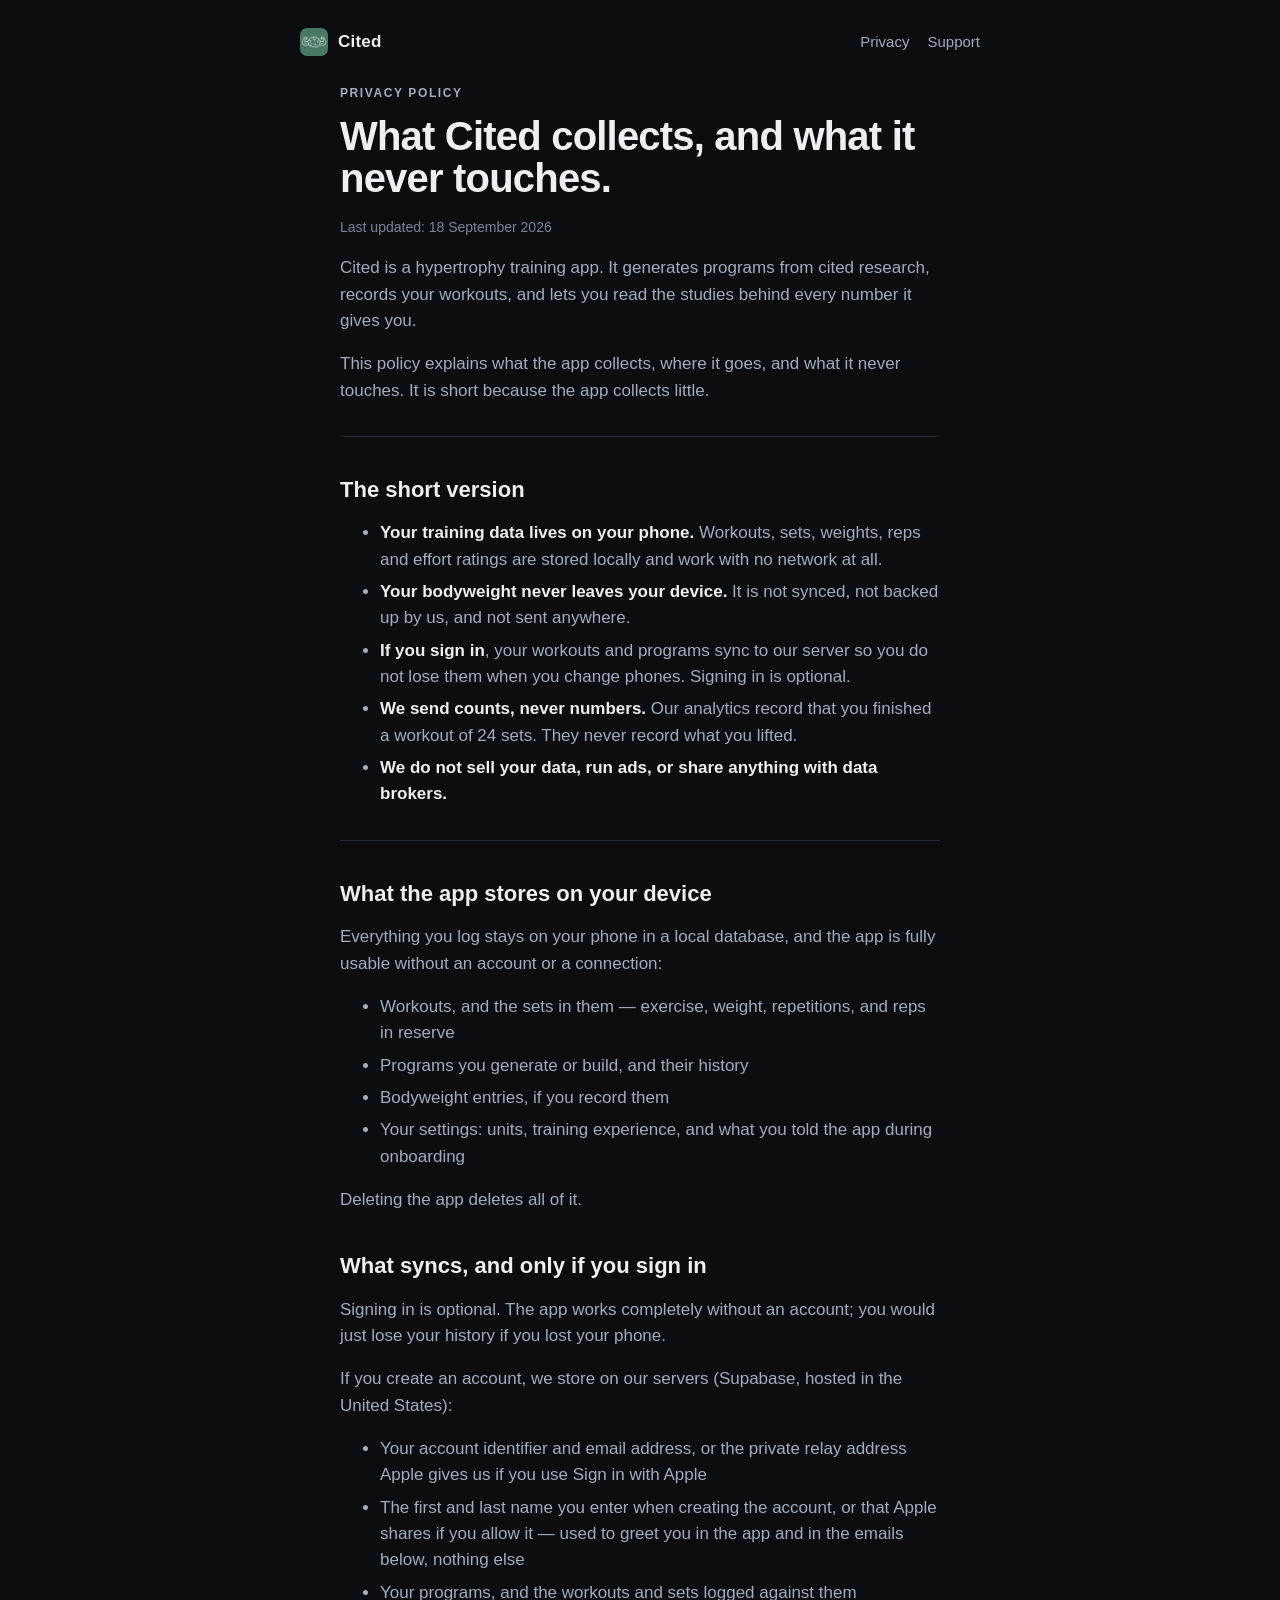
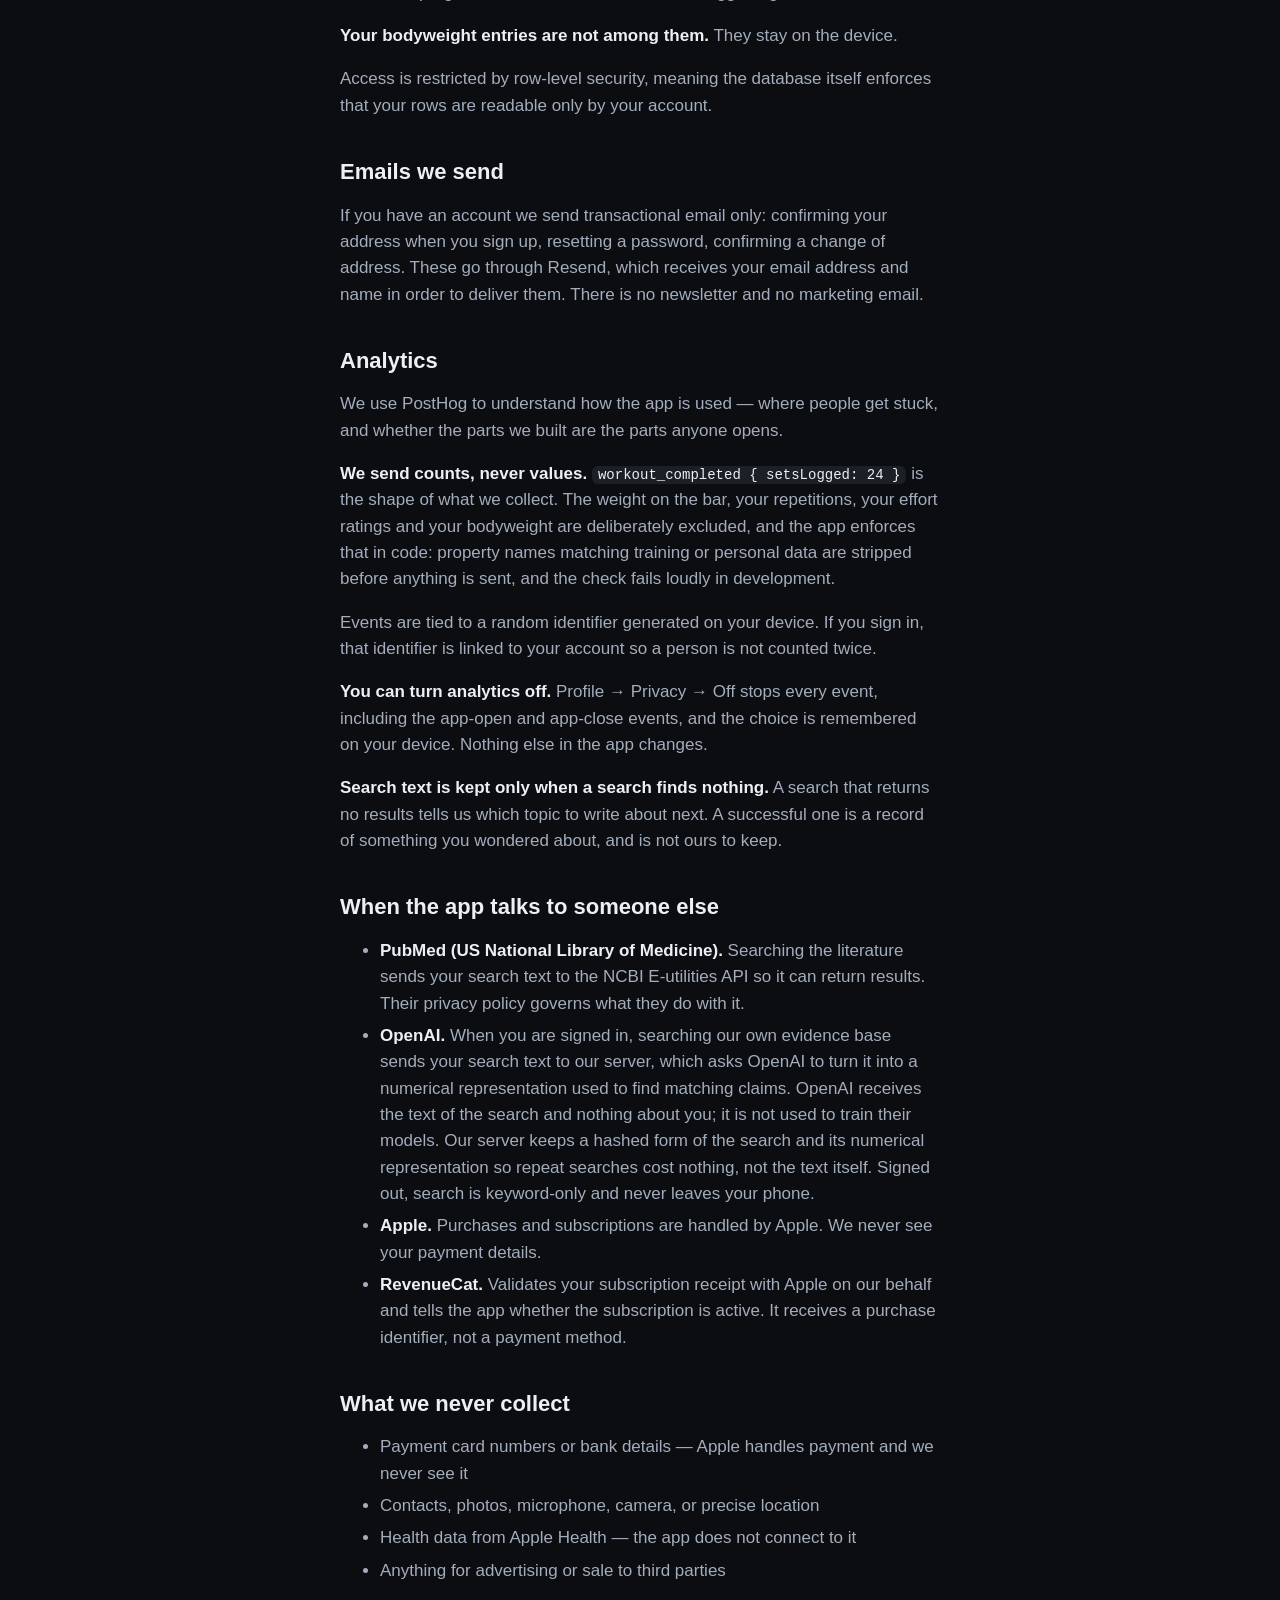
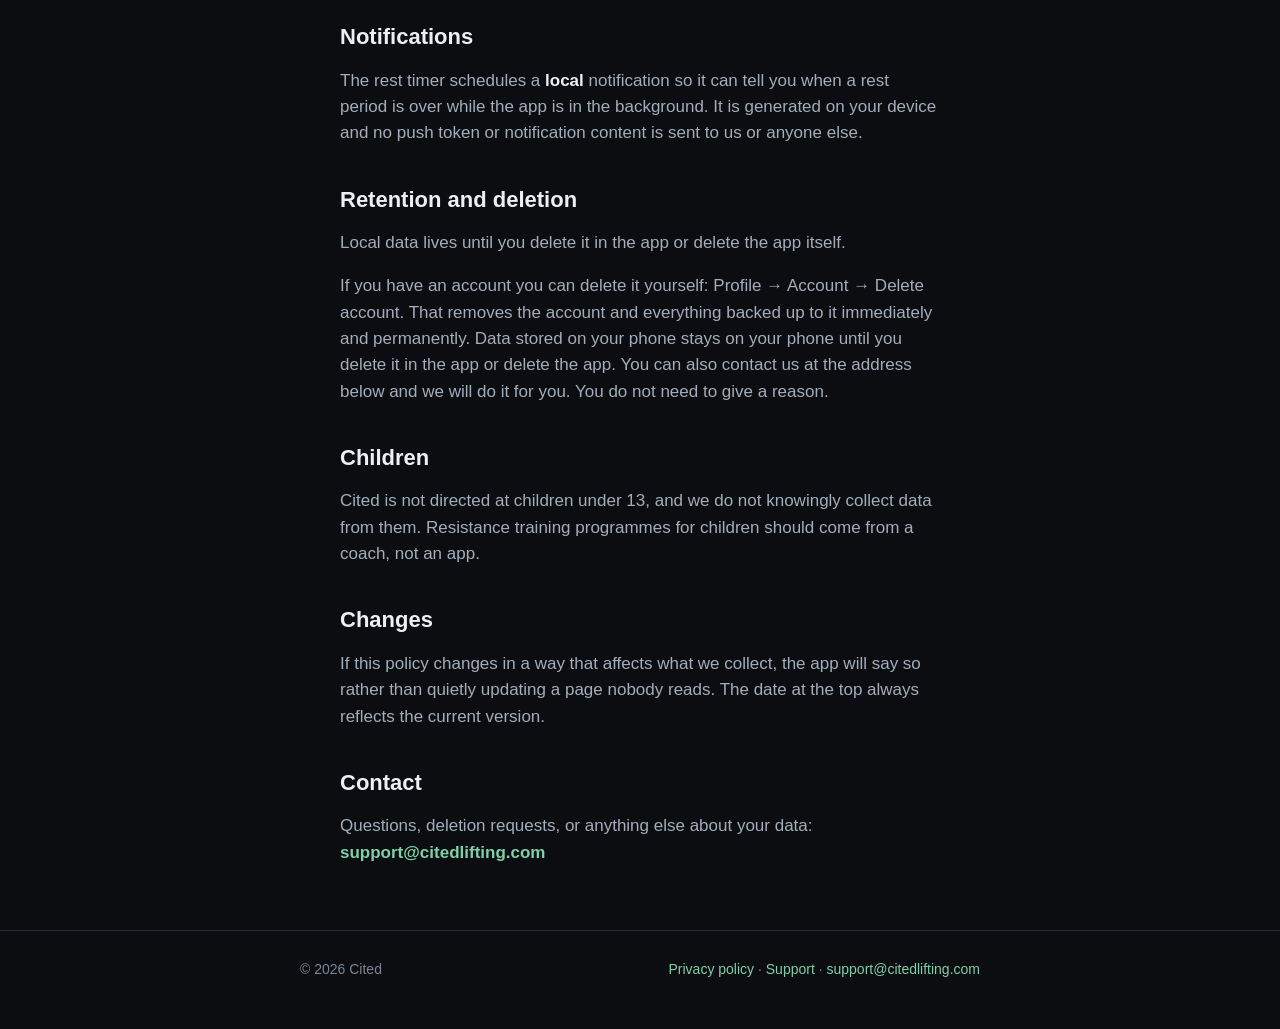
==== privacy/index.html @ fc1148b9 "Landing page, privacy policy and support for citedlifting.com" ====
<!doctype html>
<html lang="en">
<head>
<meta charset="utf-8"><meta name="viewport" content="width=device-width,initial-scale=1">
<title>Privacy policy — Cited</title>
<meta name="description" content="What the Cited app collects, where it goes, and what it never touches.">
<meta name="theme-color" content="#0B0D10">
<link rel="icon" href="/favicon.png"><link rel="apple-touch-icon" href="/icon.png">
<link rel="stylesheet" href="/styles.css">
</head>
<body>
<header><div class="wrap">
  <a class="brand" href="/"><img src="/icon.png" alt="">Cited</a>
  <nav><a href="/privacy/">Privacy</a><a href="/support/">Support</a></nav>
</div></header>
<main class="wrap prose">
  <p class="eyebrow">PRIVACY POLICY</p>
  <h1 style="font-size:40px">What Cited collects, and what it never touches.</h1>
  <p class="meta">Last updated: 18 September 2026</p>
  <p>Cited is a hypertrophy training app. It generates programs from cited research, records your workouts, and lets you read the studies behind every number it gives you.</p>
  <p>This policy explains what the app collects, where it goes, and what it never touches. It is short because the app collects little.</p>
  <hr>
  <h2>The short version</h2>
  <ul><li><strong>Your training data lives on your phone.</strong> Workouts, sets, weights, reps and effort ratings are stored locally and work with no network at all.</li><li><strong>Your bodyweight never leaves your device.</strong> It is not synced, not backed up by us, and not sent anywhere.</li><li><strong>If you sign in</strong>, your workouts and programs sync to our server so you do not lose them when you change phones. Signing in is optional.</li><li><strong>We send counts, never numbers.</strong> Our analytics record that you finished a workout of 24 sets. They never record what you lifted.</li><li><strong>We do not sell your data, run ads, or share anything with data brokers.</strong></li></ul>
  <hr>
  <h2>What the app stores on your device</h2>
  <p>Everything you log stays on your phone in a local database, and the app is fully usable without an account or a connection:</p>
  <ul><li>Workouts, and the sets in them — exercise, weight, repetitions, and reps in reserve</li><li>Programs you generate or build, and their history</li><li>Bodyweight entries, if you record them</li><li>Your settings: units, training experience, and what you told the app during onboarding</li></ul>
  <p>Deleting the app deletes all of it.</p>
  <h2>What syncs, and only if you sign in</h2>
  <p>Signing in is optional. The app works completely without an account; you would just lose your history if you lost your phone.</p>
  <p>If you create an account, we store on our servers (Supabase, hosted in the United States):</p>
  <ul><li>Your account identifier and email address, or the private relay address Apple gives us if you use Sign in with Apple</li><li>The first and last name you enter when creating the account, or that Apple shares if you allow it — used to greet you in the app and in the emails below, nothing else</li><li>Your programs, and the workouts and sets logged against them</li></ul>
  <p><strong>Your bodyweight entries are not among them.</strong> They stay on the device.</p>
  <p>Access is restricted by row-level security, meaning the database itself enforces that your rows are readable only by your account.</p>
  <h2>Emails we send</h2>
  <p>If you have an account we send transactional email only: confirming your address when you sign up, resetting a password, confirming a change of address. These go through Resend, which receives your email address and name in order to deliver them. There is no newsletter and no marketing email.</p>
  <h2>Analytics</h2>
  <p>We use PostHog to understand how the app is used — where people get stuck, and whether the parts we built are the parts anyone opens.</p>
  <p><strong>We send counts, never values.</strong> <code>workout_completed { setsLogged: 24 }</code> is the shape of what we collect. The weight on the bar, your repetitions, your effort ratings and your bodyweight are deliberately excluded, and the app enforces that in code: property names matching training or personal data are stripped before anything is sent, and the check fails loudly in development.</p>
  <p>Events are tied to a random identifier generated on your device. If you sign in, that identifier is linked to your account so a person is not counted twice.</p>
  <p><strong>You can turn analytics off.</strong> Profile → Privacy → Off stops every event, including the app-open and app-close events, and the choice is remembered on your device. Nothing else in the app changes.</p>
  <p><strong>Search text is kept only when a search finds nothing.</strong> A search that returns no results tells us which topic to write about next. A successful one is a record of something you wondered about, and is not ours to keep.</p>
  <h2>When the app talks to someone else</h2>
  <ul><li><strong>PubMed (US National Library of Medicine).</strong> Searching the literature sends your search text to the NCBI E-utilities API so it can return results. Their privacy policy governs what they do with it.</li><li><strong>OpenAI.</strong> When you are signed in, searching our own evidence base sends your search text to our server, which asks OpenAI to turn it into a numerical representation used to find matching claims. OpenAI receives the text of the search and nothing about you; it is not used to train their models. Our server keeps a hashed form of the search and its numerical representation so repeat searches cost nothing, not the text itself. Signed out, search is keyword-only and never leaves your phone.</li><li><strong>Apple.</strong> Purchases and subscriptions are handled by Apple. We never see your payment details.</li><li><strong>RevenueCat.</strong> Validates your subscription receipt with Apple on our behalf and tells the app whether the subscription is active. It receives a purchase identifier, not a payment method.</li></ul>
  <h2>What we never collect</h2>
  <ul><li>Payment card numbers or bank details — Apple handles payment and we never see it</li><li>Contacts, photos, microphone, camera, or precise location</li><li>Health data from Apple Health — the app does not connect to it</li><li>Anything for advertising or sale to third parties</li></ul>
  <h2>Notifications</h2>
  <p>The rest timer schedules a <strong>local</strong> notification so it can tell you when a rest period is over while the app is in the background. It is generated on your device and no push token or notification content is sent to us or anyone else.</p>
  <h2>Retention and deletion</h2>
  <p>Local data lives until you delete it in the app or delete the app itself.</p>
  <p>If you have an account you can delete it yourself: Profile → Account → Delete account. That removes the account and everything backed up to it immediately and permanently. Data stored on your phone stays on your phone until you delete it in the app or delete the app. You can also contact us at the address below and we will do it for you. You do not need to give a reason.</p>
  <h2>Children</h2>
  <p>Cited is not directed at children under 13, and we do not knowingly collect data from them. Resistance training programmes for children should come from a coach, not an app.</p>
  <h2>Changes</h2>
  <p>If this policy changes in a way that affects what we collect, the app will say so rather than quietly updating a page nobody reads. The date at the top always reflects the current version.</p>
  <h2>Contact</h2>
  <p>Questions, deletion requests, or anything else about your data: <strong><a href="mailto:support@citedlifting.com">support@citedlifting.com</a></strong></p>
</main>
<footer><div class="wrap">
  <span>© 2026 Cited</span>
  <span><a href="/privacy/">Privacy policy</a> · <a href="/support/">Support</a> · <a href="mailto:support@citedlifting.com">support@citedlifting.com</a></span>
</div></footer>
</body>
</html>
---- styles.css ----
:root{--bg:#0B0D10;--surface:#14171C;--raised:#1B1F26;--border:#262C36;--text:#ECEFF3;--dim:#A3ADBC;--faint:#7B8594;--accent:#7FCFA8;--accent-text:#06130C;--max:720px}
*{box-sizing:border-box}html{-webkit-text-size-adjust:100%}
body{margin:0;background:var(--bg);color:var(--text);font:17px/1.55 -apple-system,BlinkMacSystemFont,"Segoe UI",Inter,Helvetica,Arial,sans-serif}
a{color:var(--accent);text-decoration:none}a:hover{text-decoration:underline}
.wrap{max-width:var(--max);margin:0 auto;padding:0 20px}
header{padding:28px 0}header .wrap{display:flex;align-items:center;justify-content:space-between;gap:16px}
.brand{display:flex;align-items:center;gap:10px;color:var(--text);font-weight:700;letter-spacing:.2px}.brand img{width:28px;height:28px;border-radius:7px}
nav a{color:var(--dim);margin-left:18px;font-size:15px}nav a:hover{color:var(--text)}
.eyebrow{color:var(--accent);font-size:12px;letter-spacing:1.6px;font-weight:700;margin:0 0 12px}
h1{font-size:clamp(36px,7vw,56px);line-height:1.05;letter-spacing:-.02em;margin:0 0 18px}
h2{font-size:26px;line-height:1.2;margin:48px 0 12px}h3{font-size:18px;margin:0 0 6px}
.lede{color:var(--dim);font-size:20px;line-height:1.5;margin:0 0 28px;max-width:34em}
.pill{display:inline-flex;align-items:center;gap:8px;background:var(--surface);border:1px solid var(--border);border-radius:999px;padding:8px 14px;color:var(--dim);font-size:14px}
.pill b{color:var(--accent);font-weight:700}
.card{background:var(--surface);border:1px solid var(--border);border-radius:16px;padding:20px}
.grid{display:grid;grid-template-columns:repeat(auto-fit,minmax(200px,1fr));gap:14px;margin:28px 0}
.grid .card p{color:var(--dim);margin:0;font-size:15px;line-height:1.5}
.label{color:var(--faint);font-size:12px;letter-spacing:1.2px;font-weight:600;margin:0 0 10px}
.rx{display:flex;justify-content:space-between;align-items:center;gap:12px}.rx small{color:var(--dim);font-variant-numeric:tabular-nums}
.badge{display:inline-block;border:1px solid var(--accent);color:var(--accent);border-radius:999px;padding:3px 10px;font-size:11px;letter-spacing:1px;font-weight:700}
.claim{margin-top:10px;color:var(--dim);font-size:15px}
.hero{padding:24px 0 8px}
footer{border-top:1px solid var(--border);margin-top:64px;padding:28px 0 48px;color:var(--faint);font-size:14px}
footer .wrap{display:flex;flex-wrap:wrap;gap:8px 20px;justify-content:space-between}
.prose{max-width:640px}.prose h2{font-size:22px;margin-top:40px}.prose p,.prose li{color:var(--dim)}.prose li{margin:6px 0}.prose strong{color:var(--text)}
.prose .meta{color:var(--faint);font-size:14px}
.prose code{background:var(--raised);border-radius:6px;padding:1px 6px;font-size:14px;color:var(--text)}
hr{border:0;border-top:1px solid var(--border);margin:32px 0}
@media (max-width:520px){nav a{margin-left:12px}.lede{font-size:18px}}
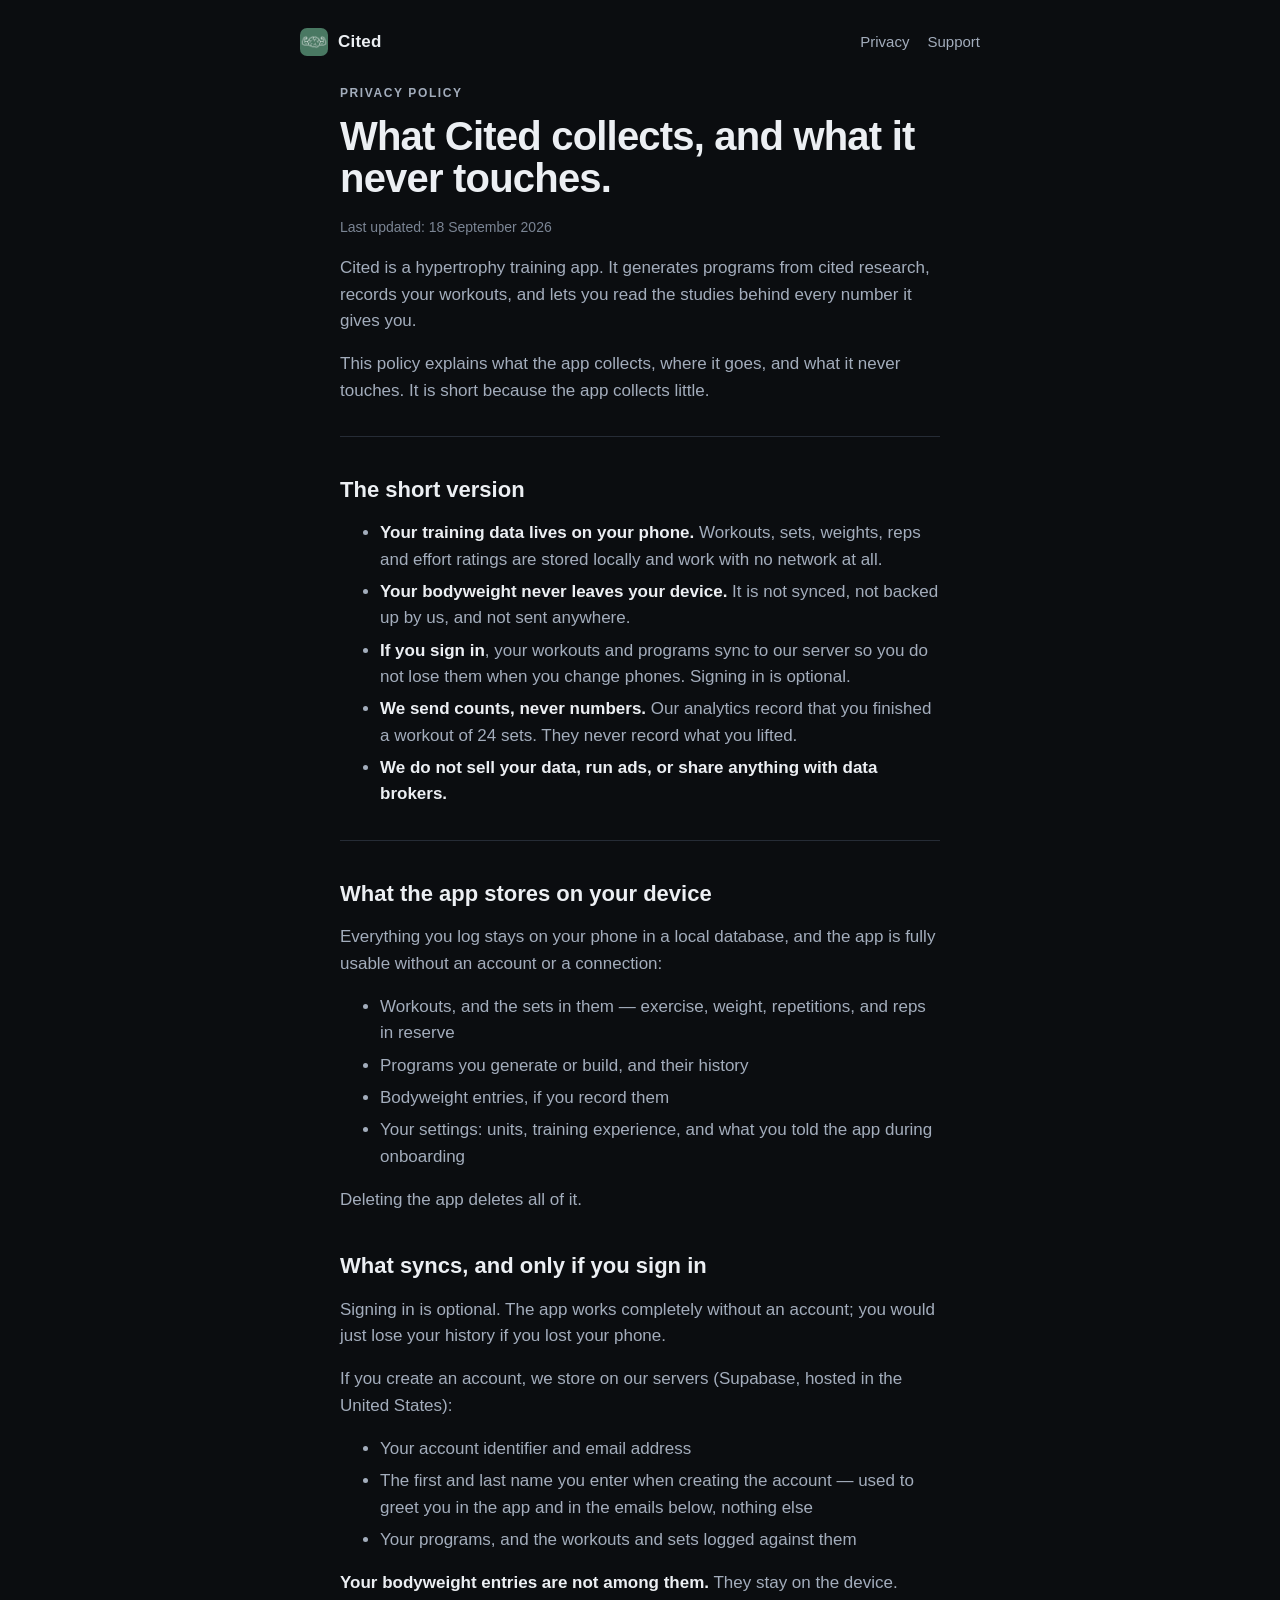
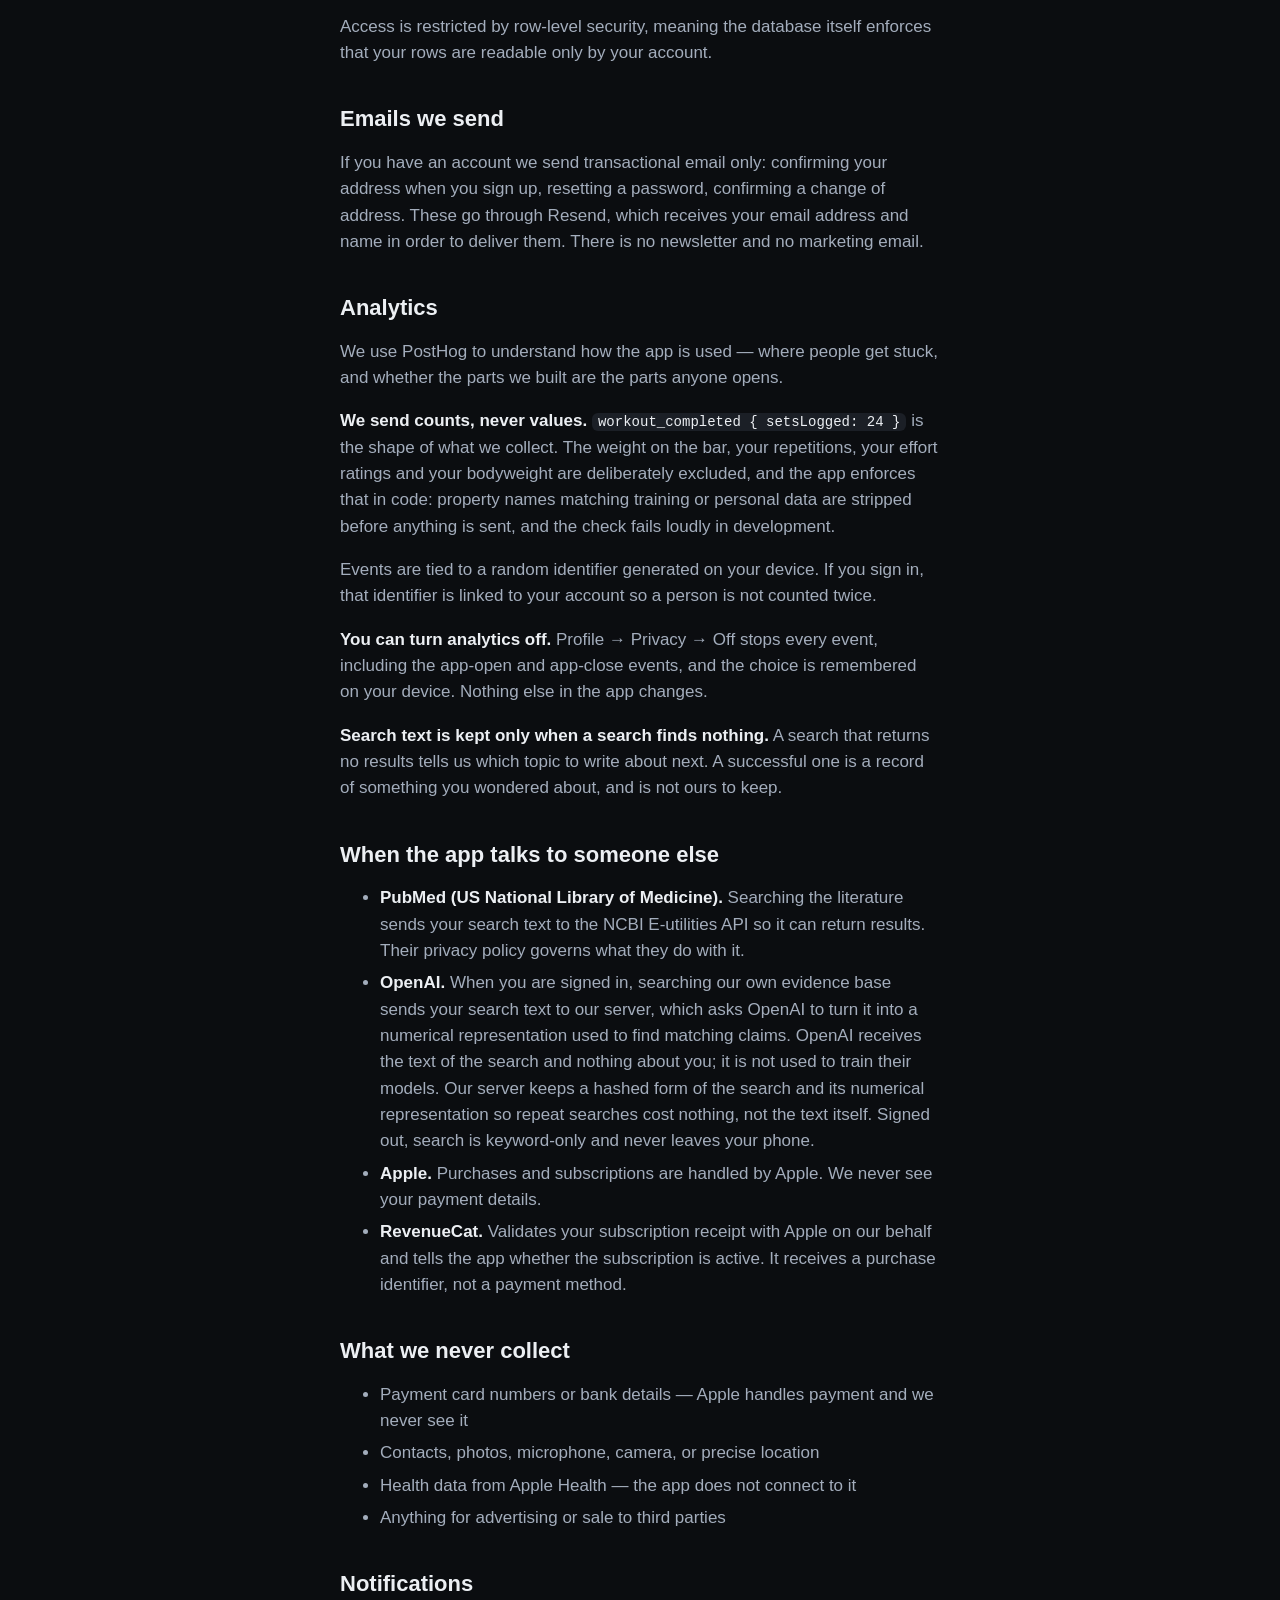
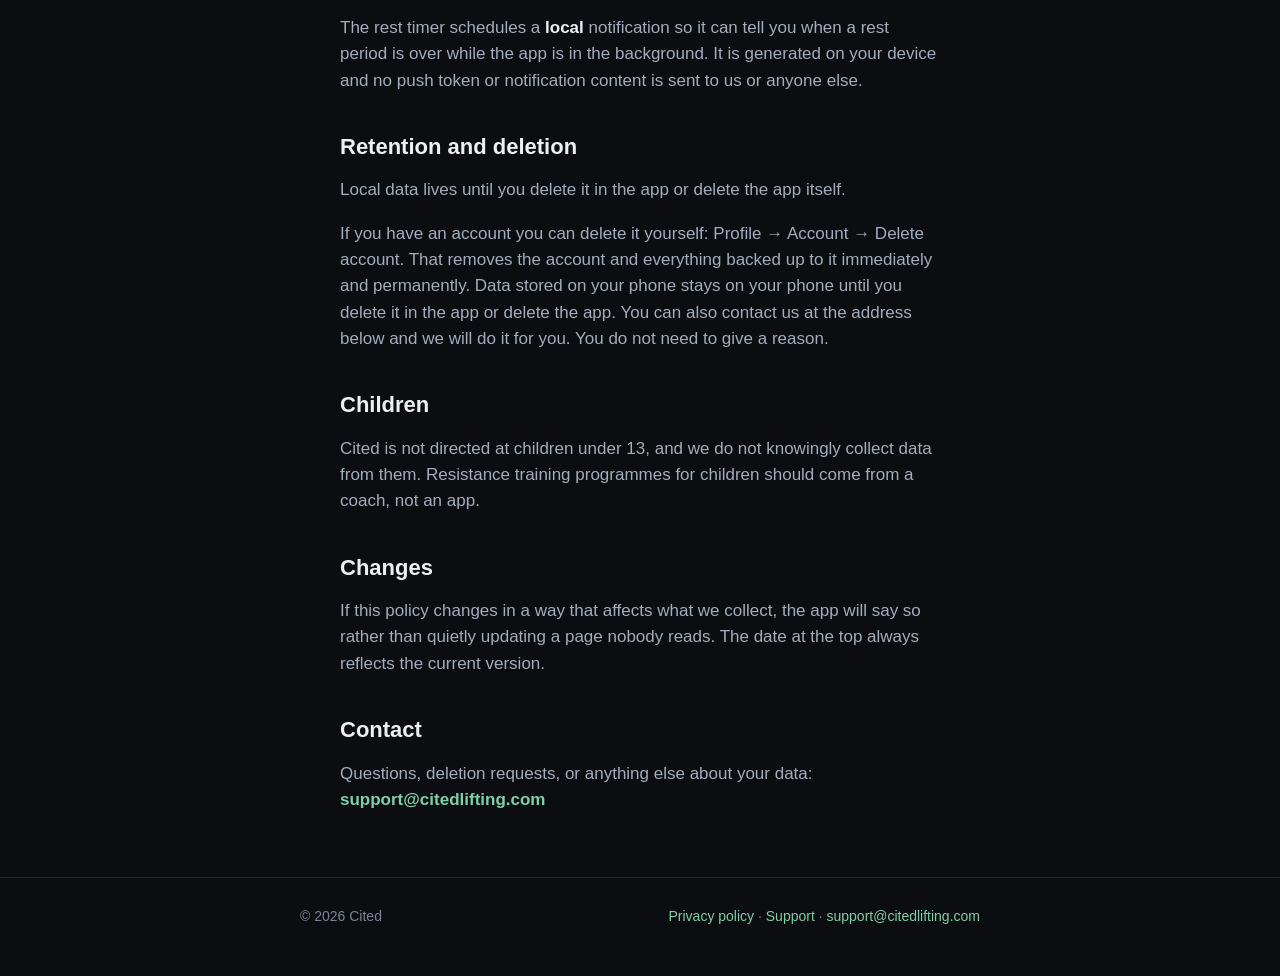
==== commit 3a7ed81d: "Privacy policy: email-only sign-in; add the renderer script" ====
--- a/privacy/index.html
+++ b/privacy/index.html
@@ -30,7 +30,7 @@
   <h2>What syncs, and only if you sign in</h2>
   <p>Signing in is optional. The app works completely without an account; you would just lose your history if you lost your phone.</p>
   <p>If you create an account, we store on our servers (Supabase, hosted in the United States):</p>
-  <ul><li>Your account identifier and email address, or the private relay address Apple gives us if you use Sign in with Apple</li><li>The first and last name you enter when creating the account, or that Apple shares if you allow it — used to greet you in the app and in the emails below, nothing else</li><li>Your programs, and the workouts and sets logged against them</li></ul>
+  <ul><li>Your account identifier and email address</li><li>The first and last name you enter when creating the account — used to greet you in the app and in the emails below, nothing else</li><li>Your programs, and the workouts and sets logged against them</li></ul>
   <p><strong>Your bodyweight entries are not among them.</strong> They stay on the device.</p>
   <p>Access is restricted by row-level security, meaning the database itself enforces that your rows are readable only by your account.</p>
   <h2>Emails we send</h2>
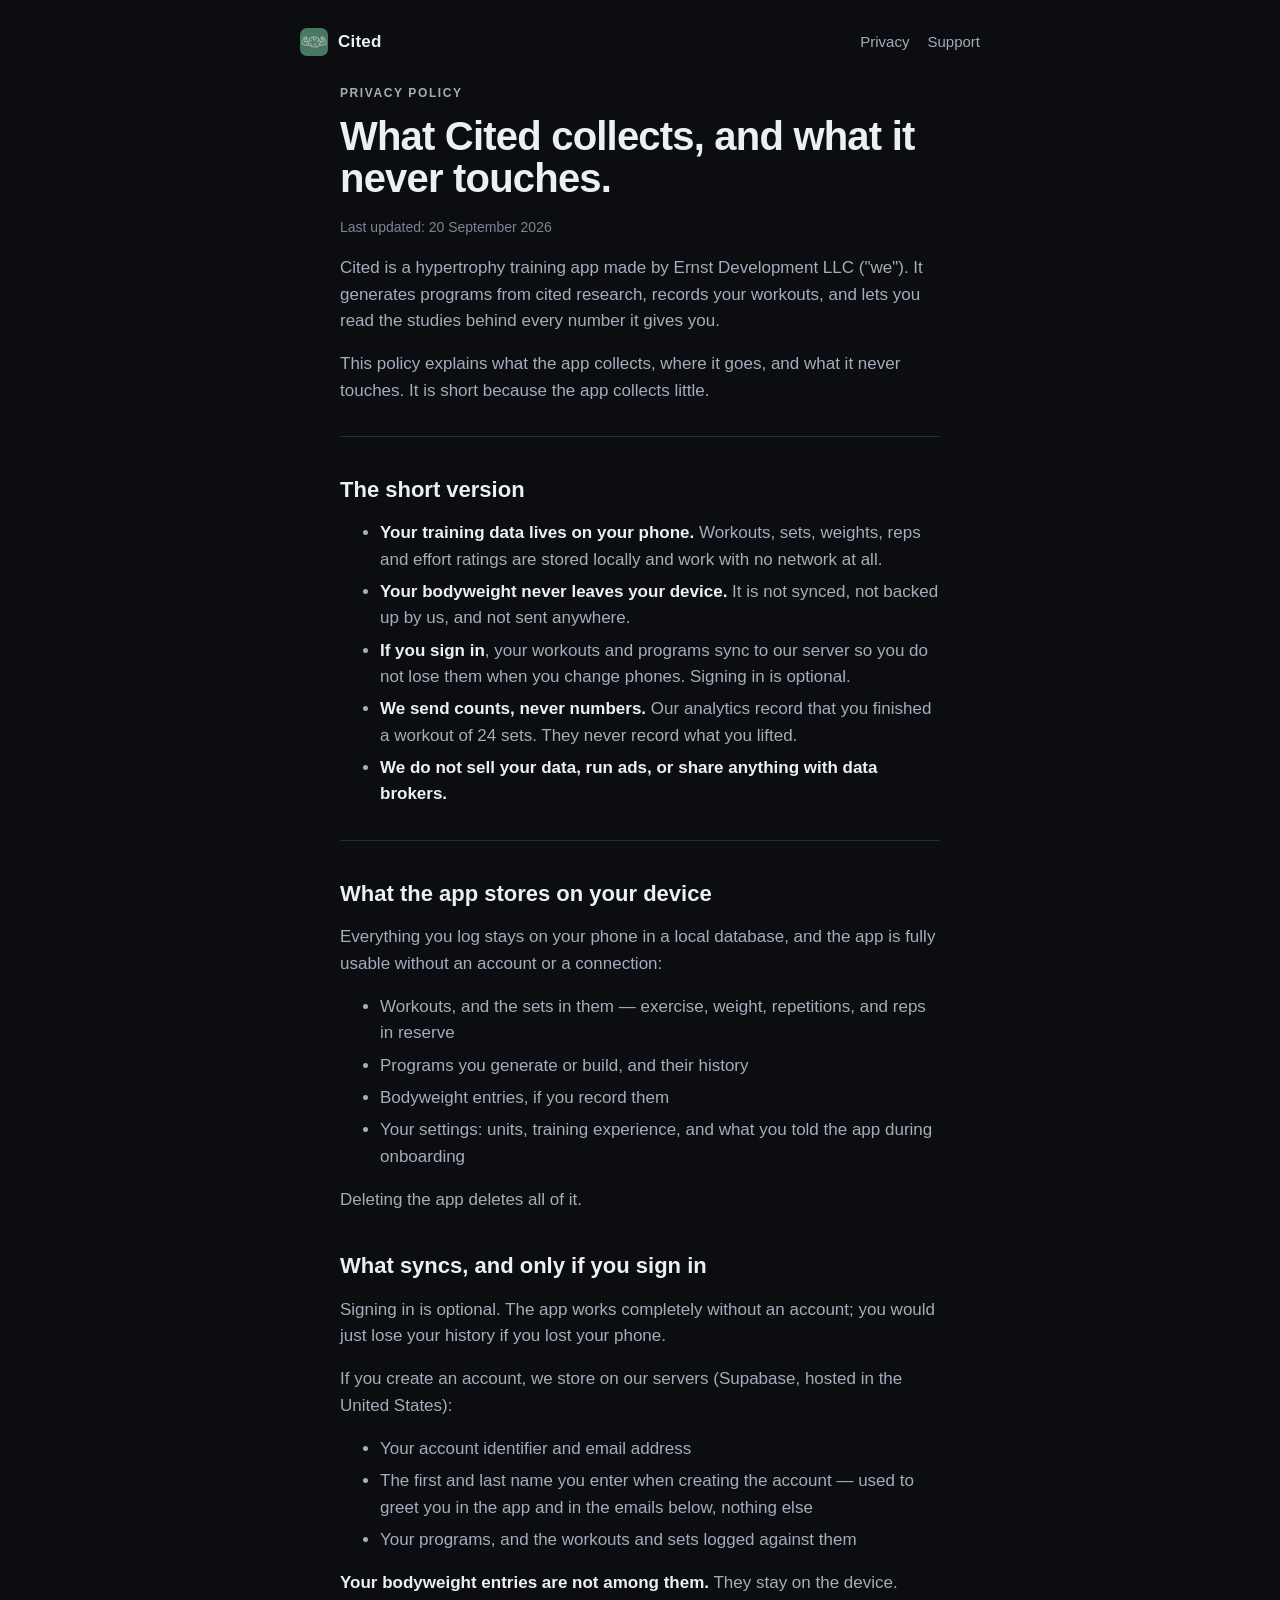
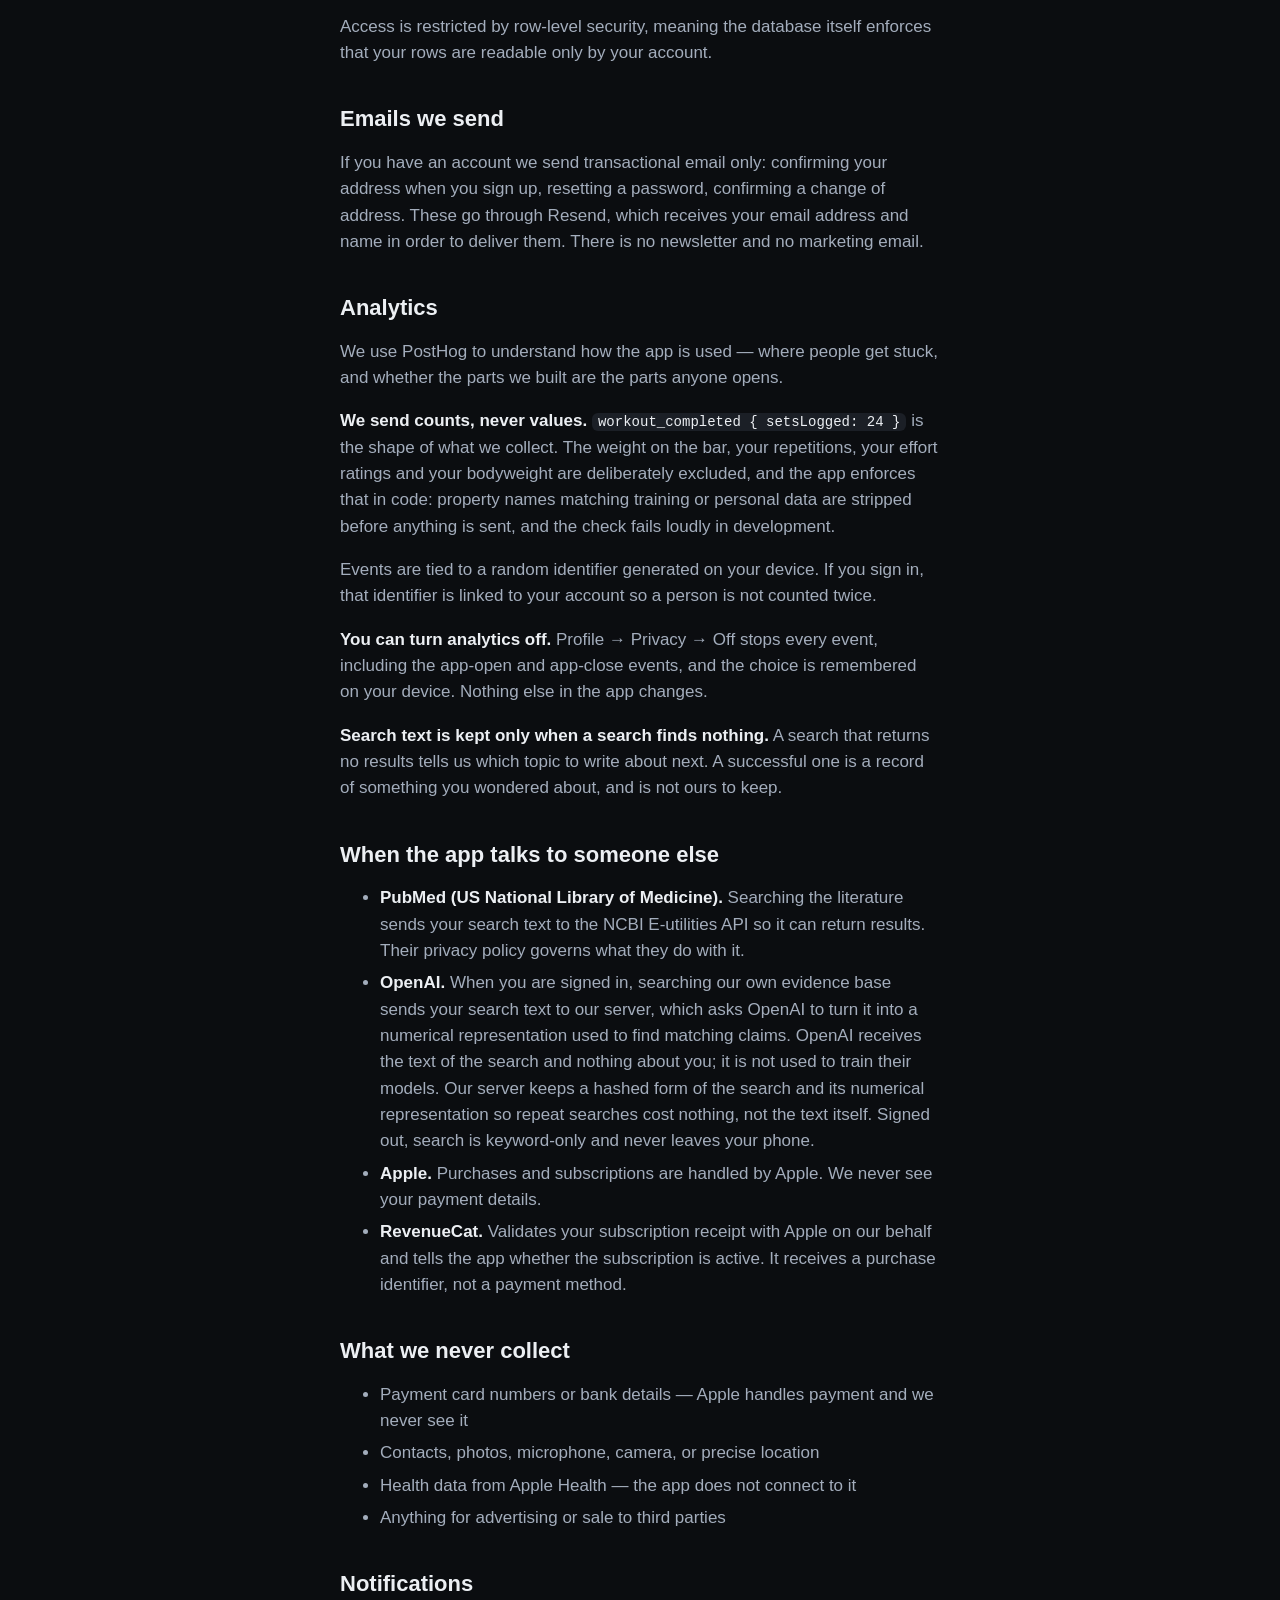
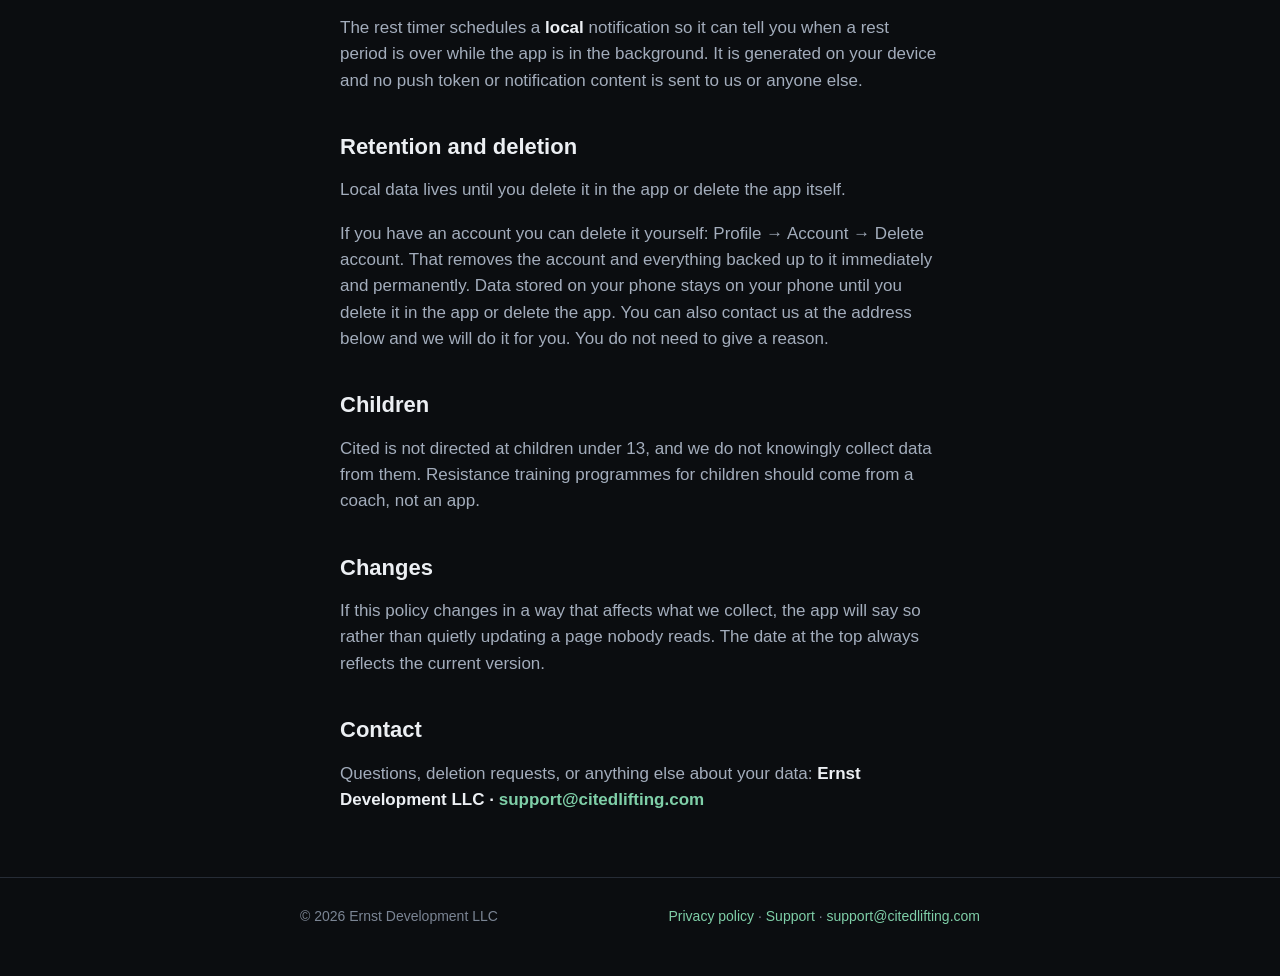
==== commit 36d3b1af: "Ernst Development LLC in the footer and the privacy policy" ====
--- a/privacy/index.html
+++ b/privacy/index.html
@@ -16,8 +16,8 @@
 <main class="wrap prose">
   <p class="eyebrow">PRIVACY POLICY</p>
   <h1 style="font-size:40px">What Cited collects, and what it never touches.</h1>
-  <p class="meta">Last updated: 18 September 2026</p>
-  <p>Cited is a hypertrophy training app. It generates programs from cited research, records your workouts, and lets you read the studies behind every number it gives you.</p>
+  <p class="meta">Last updated: 20 September 2026</p>
+  <p>Cited is a hypertrophy training app made by Ernst Development LLC ("we"). It generates programs from cited research, records your workouts, and lets you read the studies behind every number it gives you.</p>
   <p>This policy explains what the app collects, where it goes, and what it never touches. It is short because the app collects little.</p>
   <hr>
   <h2>The short version</h2>
@@ -55,10 +55,10 @@
   <h2>Changes</h2>
   <p>If this policy changes in a way that affects what we collect, the app will say so rather than quietly updating a page nobody reads. The date at the top always reflects the current version.</p>
   <h2>Contact</h2>
-  <p>Questions, deletion requests, or anything else about your data: <strong><a href="mailto:support@citedlifting.com">support@citedlifting.com</a></strong></p>
+  <p>Questions, deletion requests, or anything else about your data: <strong>Ernst Development LLC · <a href="mailto:support@citedlifting.com">support@citedlifting.com</a></strong></p>
 </main>
 <footer><div class="wrap">
-  <span>© 2026 Cited</span>
+  <span>© 2026 Ernst Development LLC</span>
   <span><a href="/privacy/">Privacy policy</a> · <a href="/support/">Support</a> · <a href="mailto:support@citedlifting.com">support@citedlifting.com</a></span>
 </div></footer>
 </body>
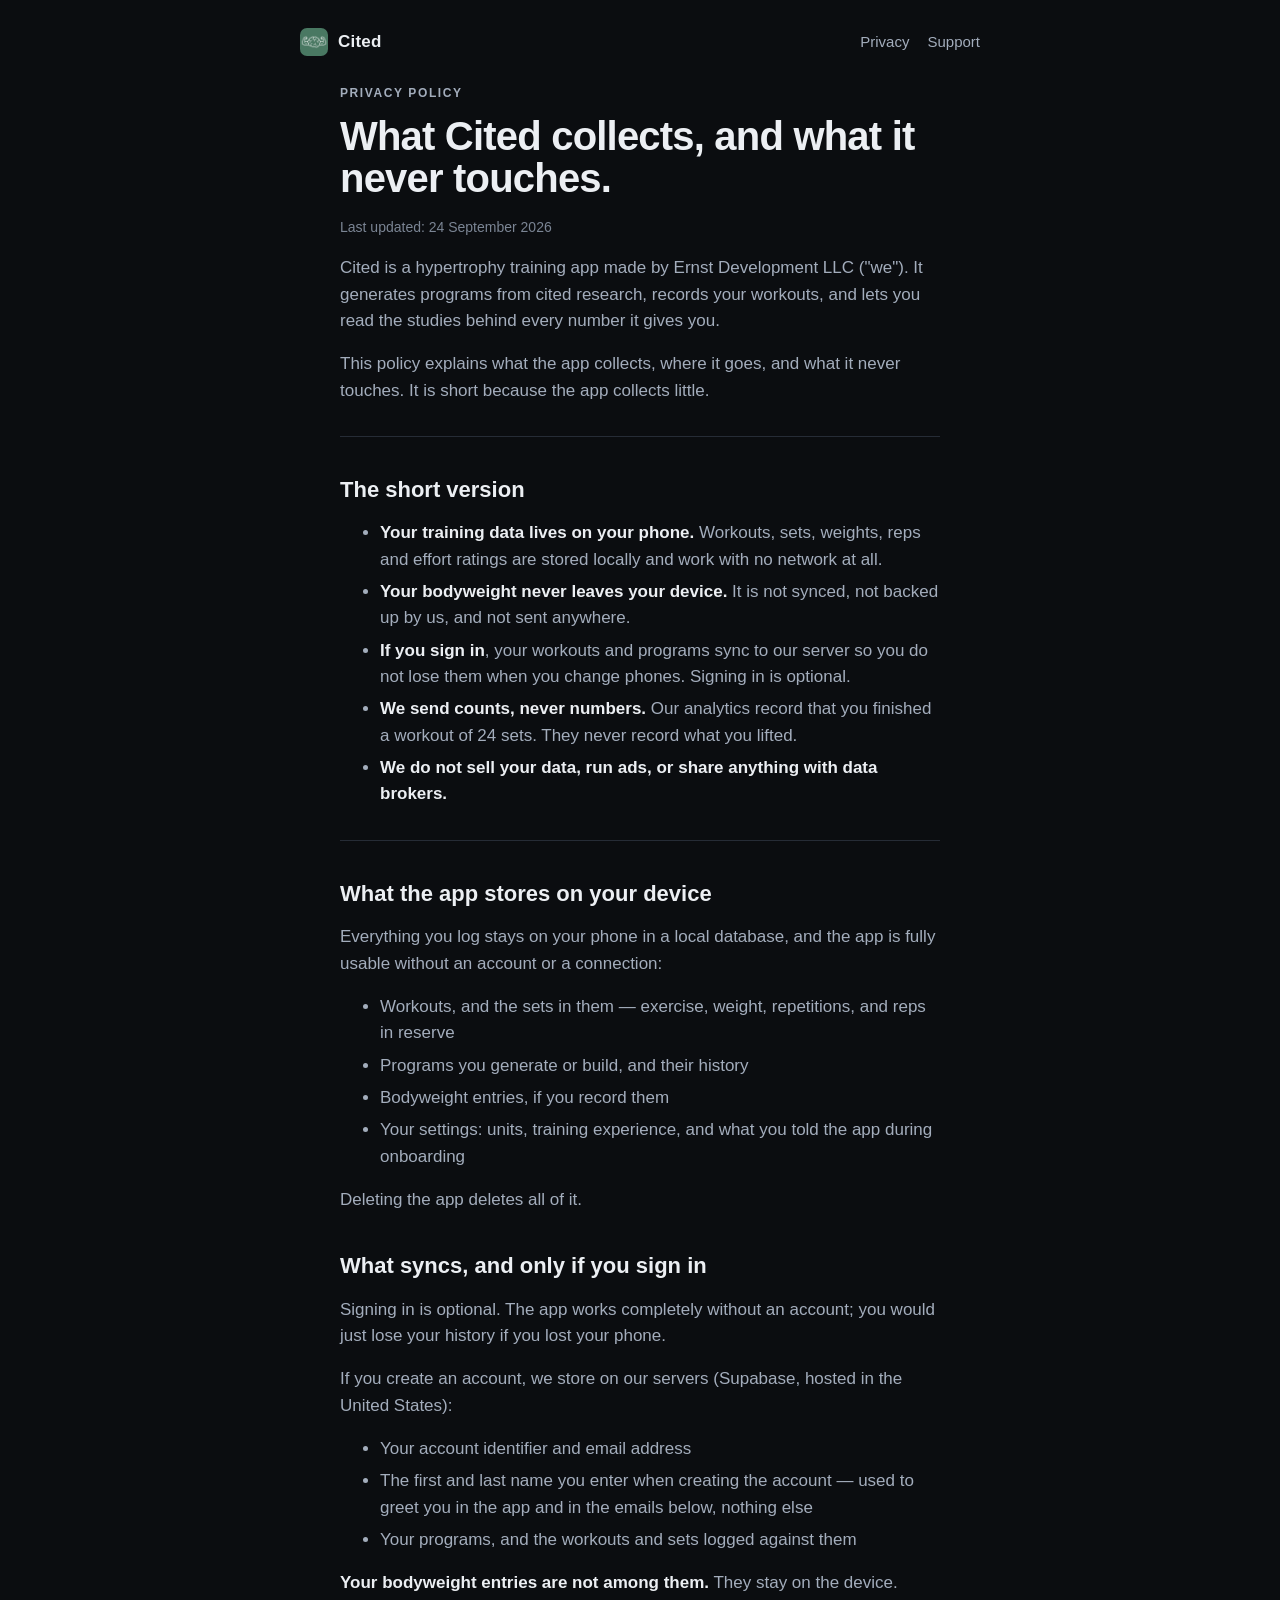
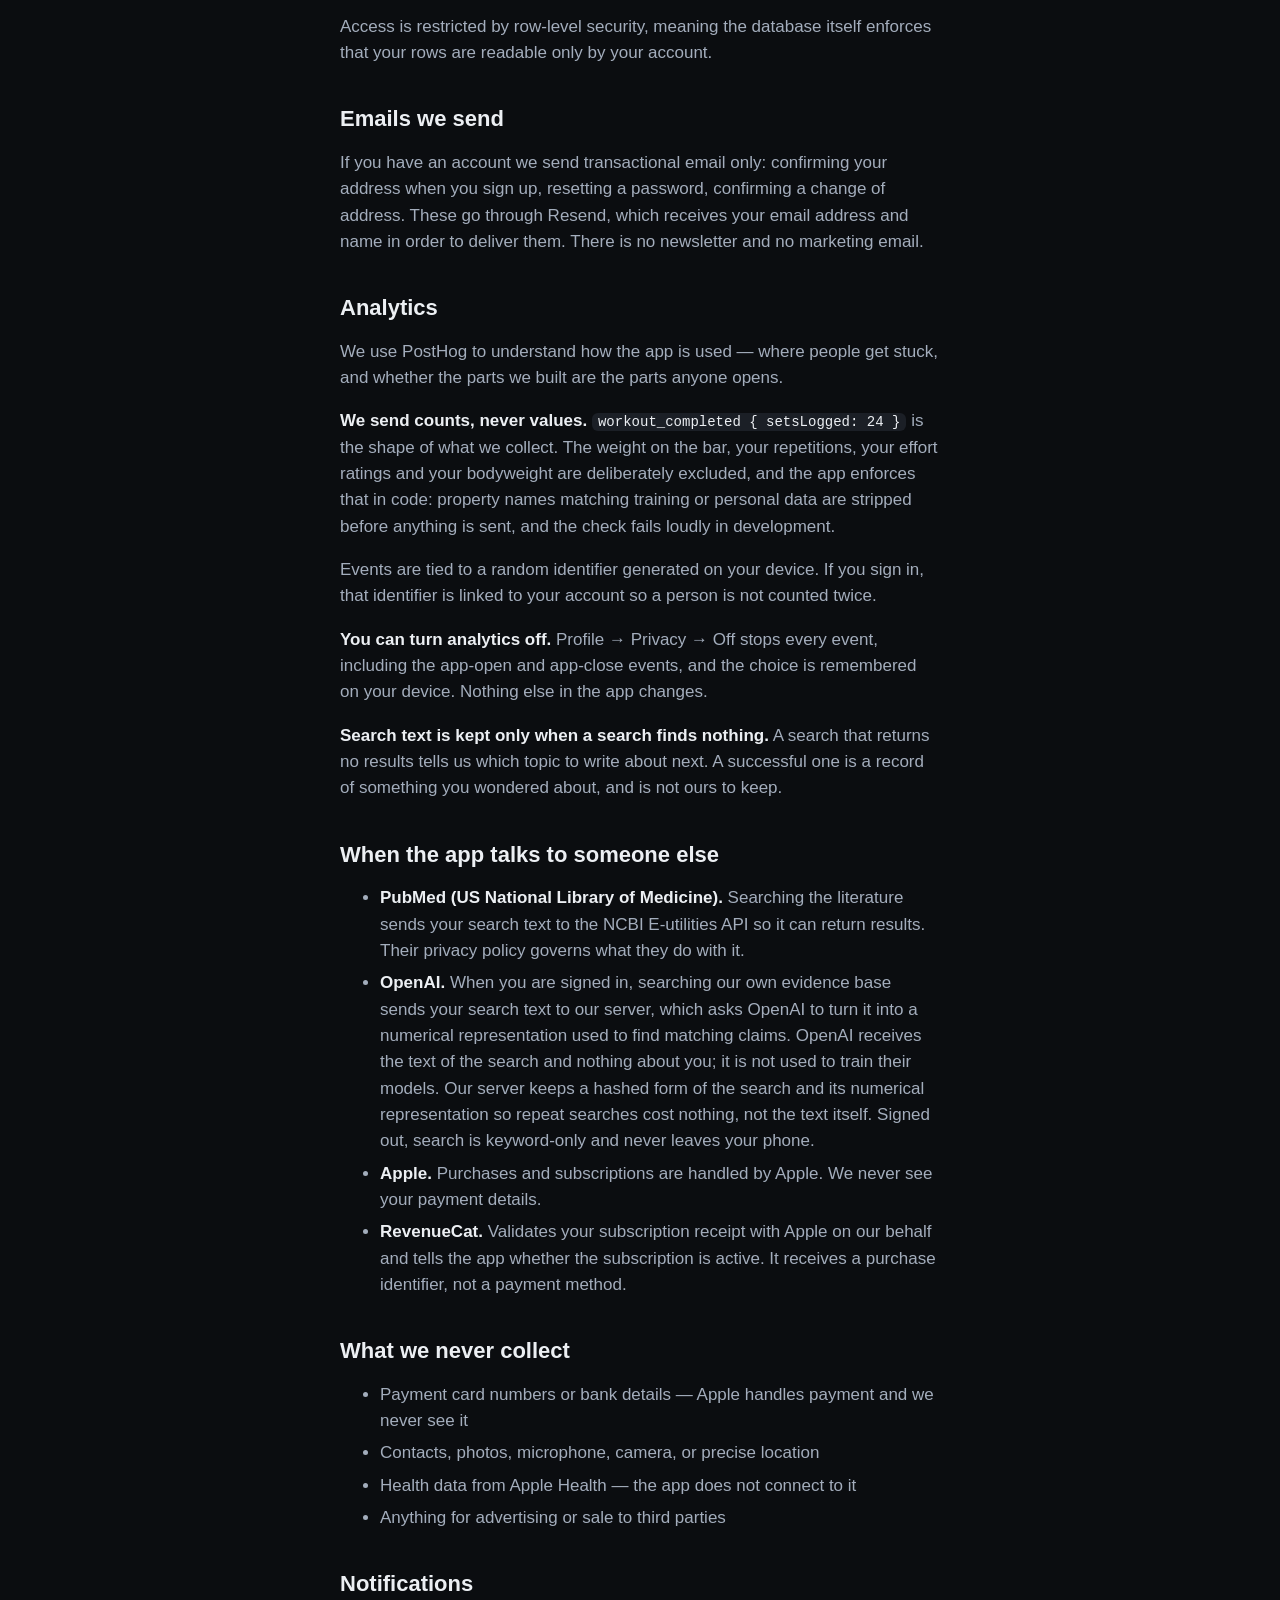
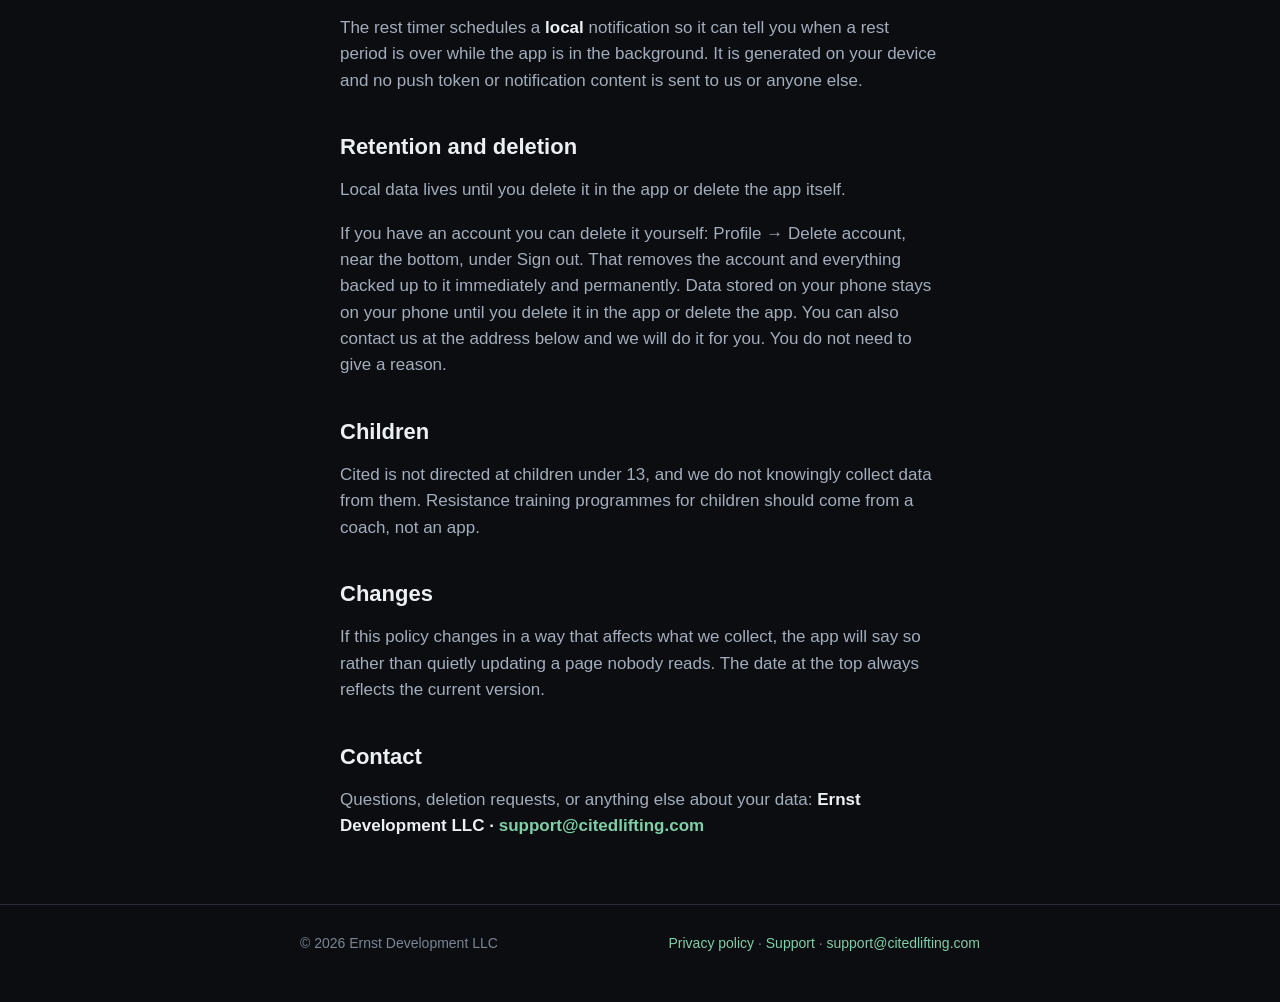
==== commit d93c4f0b: "Landing copy no longer says set counts trace to research; delete-account path updated The landing pa" ====
--- a/privacy/index.html
+++ b/privacy/index.html
@@ -16,7 +16,7 @@
 <main class="wrap prose">
   <p class="eyebrow">PRIVACY POLICY</p>
   <h1 style="font-size:40px">What Cited collects, and what it never touches.</h1>
-  <p class="meta">Last updated: 20 September 2026</p>
+  <p class="meta">Last updated: 24 September 2026</p>
   <p>Cited is a hypertrophy training app made by Ernst Development LLC ("we"). It generates programs from cited research, records your workouts, and lets you read the studies behind every number it gives you.</p>
   <p>This policy explains what the app collects, where it goes, and what it never touches. It is short because the app collects little.</p>
   <hr>
@@ -49,7 +49,7 @@
   <p>The rest timer schedules a <strong>local</strong> notification so it can tell you when a rest period is over while the app is in the background. It is generated on your device and no push token or notification content is sent to us or anyone else.</p>
   <h2>Retention and deletion</h2>
   <p>Local data lives until you delete it in the app or delete the app itself.</p>
-  <p>If you have an account you can delete it yourself: Profile → Account → Delete account. That removes the account and everything backed up to it immediately and permanently. Data stored on your phone stays on your phone until you delete it in the app or delete the app. You can also contact us at the address below and we will do it for you. You do not need to give a reason.</p>
+  <p>If you have an account you can delete it yourself: Profile → Delete account, near the bottom, under Sign out. That removes the account and everything backed up to it immediately and permanently. Data stored on your phone stays on your phone until you delete it in the app or delete the app. You can also contact us at the address below and we will do it for you. You do not need to give a reason.</p>
   <h2>Children</h2>
   <p>Cited is not directed at children under 13, and we do not knowingly collect data from them. Resistance training programmes for children should come from a coach, not an app.</p>
   <h2>Changes</h2>
